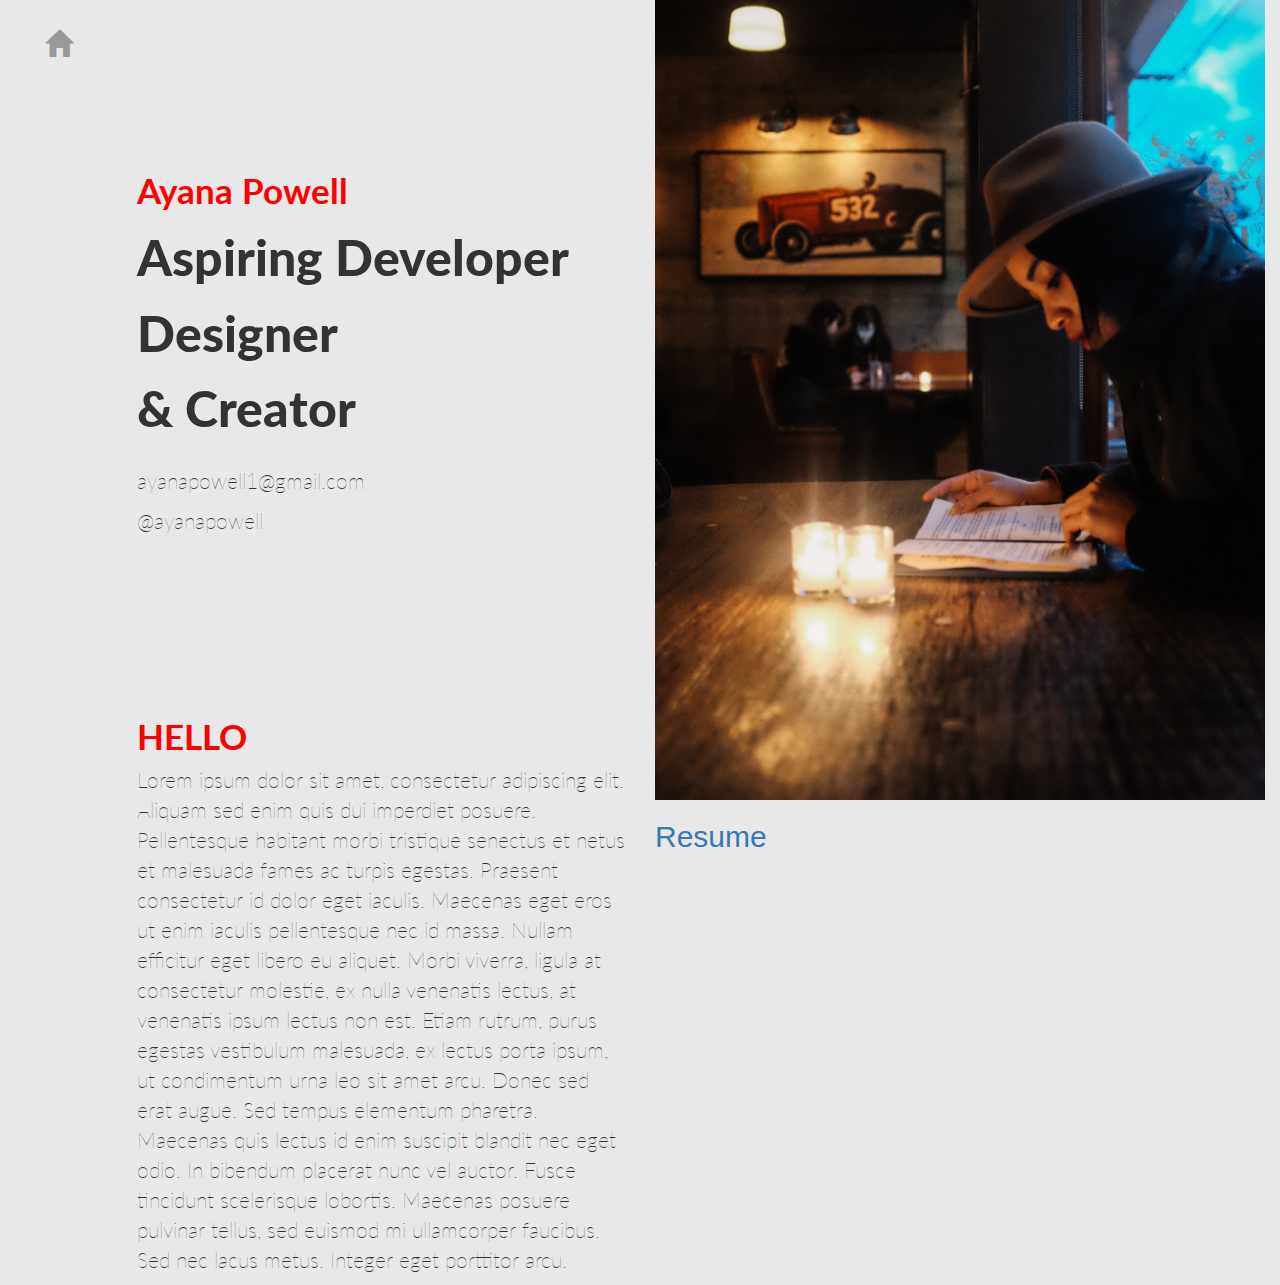
==== profile.html @ 38be429c "added a 'about me' page that will link to 'job history/background page' added some col classes from " ====
<!DOCTYPE html>
<html lang="en" class="no-js wf-adobegaramondpro-i4-active wf-adobegaramondpro-n4-active wf-active">
<head>
	<meta http-equiv="Content-Type" content="text/html; charset=UTF-8">
	<!--"width=device-width" Makes the width of the browsers viewport the width of the devices screen-->
	<meta name="viewport" content="width=device-width, initial-scale=1">
	<title>Ayana Powell</title>
	<!--stylesheet-->
		<link rel="stylesheet" href="https://maxcdn.bootstrapcdn.com/bootstrap/3.3.7/css/bootstrap.min.css" integrity="sha384-BVYiiSIFeK1dGmJRAkycuHAHRg32OmUcww7on3RYdg4Va+PmSTsz/K68vbdEjh4u" crossorigin="anonymous">
		<link rel="stylesheet" type="text/css" href="css/profile.css" media="all">
		<link rel="stylesheet" href="https://code.ionicframework.com/ionicons/1.5.2/css/ionicons.min.css">
		<link rel="stylesheet" href="https://cdnjs.cloudflare.com/ajax/libs/font-awesome/4.4.0/css/font-awesome.min.css">
	<!--Fonts-->
		<link href='https://fonts.googleapis.com/css?family=Lato:400,100italic,300,700,900' rel='stylesheet' type='text/css'>		<link href='https://fonts.googleapis.com/css?family=Merriweather:900' rel='stylesheet' type='text/css'>
	 	<link href='https://fonts.googleapis.com/css?family=Lora:400italic,400' rel='stylesheet' type='text/css'>
	 	<link href='https://fonts.googleapis.com/css?family=Playfair+Display:400,400italic,700' rel='stylesheet' type='text/css'>
	 	<link href='https://fonts.googleapis.com/css?family=Slabo+27px' rel='stylesheet' type='text/css'>
	</head>
	<body>
		<div class="wrapper">
			<section class="container col-sm-6">
				<a href="index.html"><span class="glyphicon glyphicon-home"></span></a>
				<a href="index.html"><h1 class="title">Ayana Powell</h1></a>
				<h2 class="title">Aspiring Developer</h2>
				<h2 class="title">Designer</h2>
				<h2 class="title">&amp; Creator</h2>
				<p class="contact_info email">ayanapowell1@gmail.com</p>
				<p class="contact_info">@ayanapowell</p>
			</section>	
			<section class="container col-sm-6 pull-right">
				<img src="img/ayana.jpg" alt="ayana">
			</section>
			<section class="col-sm-6">
				<h1 class="title">HELLO</h1>
				<p class="about__Me">Lorem ipsum dolor sit amet, consectetur adipiscing elit. Aliquam sed enim quis dui imperdiet posuere. Pellentesque habitant morbi tristique senectus et netus et malesuada fames ac turpis egestas. Praesent consectetur id dolor eget iaculis. Maecenas eget eros ut enim iaculis pellentesque nec id massa. Nullam efficitur eget libero eu aliquet. Morbi viverra, ligula at consectetur molestie, ex nulla venenatis lectus, at venenatis ipsum lectus non est. Etiam rutrum, purus egestas vestibulum malesuada, ex lectus porta ipsum, ut condimentum urna leo sit amet arcu. Donec sed erat augue. Sed tempus elementum pharetra. Maecenas quis lectus id enim suscipit blandit nec eget odio. In bibendum placerat nunc vel auctor. Fusce tincidunt scelerisque lobortis. Maecenas posuere pulvinar tellus, sed euismod mi ullamcorper faucibus. Sed nec lacus metus. Integer eget porttitor arcu.</p>
			</section>
			<section class="col-sm-6 pull-right">
				<a href="background.html"><h2 class="link_background">Resume</h2></a>
			</section>
		</div>
	</body>
</html>
---- css/profile.css ----
html {
  box-sizing: border-box;
}

* {
	padding: 0;
	margin: 0;
}

img {
	width: 100%;
	/* We want the width to be 100% of the element its inside */
	margin: 0 auto;
	/*We set margin 0 auto on it, to always center it*/
	object-fit: cover;

	
}

body {
  width: 100%; 
  left: 0;
  font-size: 62.5;
  background-color: #E8E8E8;
}

a {
	text-decoration: none;
}


.wrapper,
.wrapper img {
	height: 800px;
}

section {
	width: 50%;
}

.glyphicon-home {
	position: absolute;
	margin: 25px;
	font-size: 27px;
	color: #999999;
	padding: 5px;
}

.glyphicon-home:hover {
	border: solid 0.5px #f2f2f2;
	background-color: #f2f2f2;
}

.title {
	font-family: 'Lato','sans-serif';
	font-weight: 900;
	margin-left: 20%;

}

h1.title {
	margin-top: 28%;
	font-size: 2.5em;
	font-weight: 700;
	color: #ff0000;
}

h2.title {
	font-size: 3.6em;
}


p {
	font-family: 'Lato', 'sans-serif';
	font-size: 1.5em;
	font-weight: 100;
	margin-left: 20%;
}


.email {
	margin-top: 5%;
}
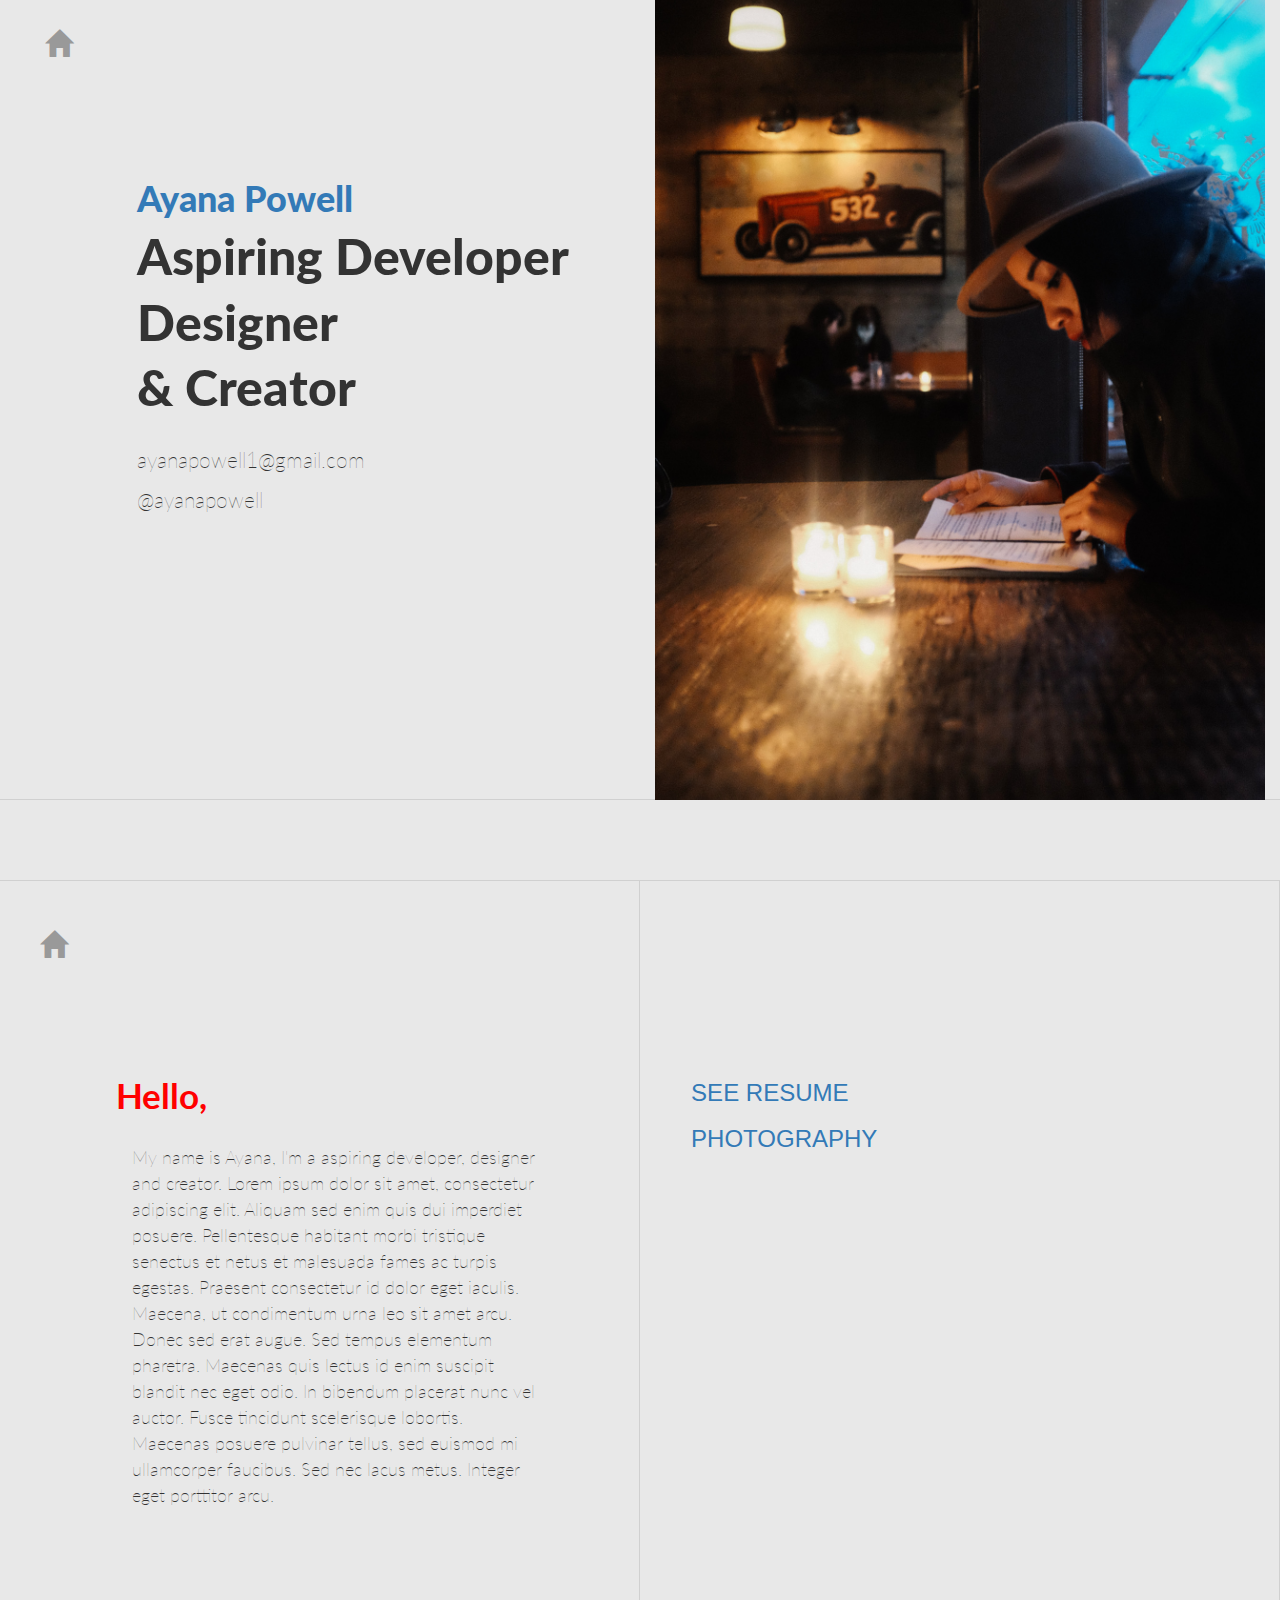
==== commit e2fb50f1: "added an about me with loren ipsum. also added links that will take users to my resume and my person" ====
--- a/profile.html
+++ b/profile.html
@@ -30,12 +30,20 @@
 			<section class="container col-sm-6 pull-right">
 				<img src="img/ayana.jpg" alt="ayana">
 			</section>
-			<section class="col-sm-6">
-				<h1 class="title">HELLO</h1>
-				<p class="about__Me">Lorem ipsum dolor sit amet, consectetur adipiscing elit. Aliquam sed enim quis dui imperdiet posuere. Pellentesque habitant morbi tristique senectus et netus et malesuada fames ac turpis egestas. Praesent consectetur id dolor eget iaculis. Maecenas eget eros ut enim iaculis pellentesque nec id massa. Nullam efficitur eget libero eu aliquet. Morbi viverra, ligula at consectetur molestie, ex nulla venenatis lectus, at venenatis ipsum lectus non est. Etiam rutrum, purus egestas vestibulum malesuada, ex lectus porta ipsum, ut condimentum urna leo sit amet arcu. Donec sed erat augue. Sed tempus elementum pharetra. Maecenas quis lectus id enim suscipit blandit nec eget odio. In bibendum placerat nunc vel auctor. Fusce tincidunt scelerisque lobortis. Maecenas posuere pulvinar tellus, sed euismod mi ullamcorper faucibus. Sed nec lacus metus. Integer eget porttitor arcu.</p>
+		</div>
+		<div class="wrapper">
+			<section class="section_1">
+				<a href="index.html"><span class="glyphicon glyphicon-home"></span></a>
+				<div class="about_me">
+					<h1>Hello,</h1>
+					<p>My name is Ayana, I'm a aspiring developer, designer and creator. Lorem ipsum dolor sit amet, consectetur adipiscing elit. Aliquam sed enim quis dui imperdiet posuere. Pellentesque habitant morbi tristique senectus et netus et malesuada fames ac turpis egestas. Praesent consectetur id dolor eget iaculis. Maecena, ut condimentum urna leo sit amet arcu. Donec sed erat augue. Sed tempus elementum pharetra. Maecenas quis lectus id enim suscipit blandit nec eget odio. In bibendum placerat nunc vel auctor. Fusce tincidunt scelerisque lobortis. Maecenas posuere pulvinar tellus, sed euismod mi ullamcorper faucibus. Sed nec lacus metus. Integer eget porttitor arcu.</p>
+				</div>
 			</section>
-			<section class="col-sm-6 pull-right">
-				<a href="background.html"><h2 class="link_background">Resume</h2></a>
+			<section class="section_2">
+				<div class="link_to">
+					<a href="resume.html"><h3>SEE RESUME</h3></a>
+					<a href="https://ayanapowell.github.io/appetite/"><h3>PHOTOGRAPHY</h3></a>
+				</div>
 			</section>
 		</div>
 	</body>
--- a/css/profile.css
+++ b/css/profile.css
@@ -29,17 +29,28 @@
 }
 
 
+p {
+	font-family: 'Lato', 'sans-serif';
+	font-size: 1.5em;
+	font-weight: 100;
+	margin-left: 20%;
+}
+
 .wrapper,
 .wrapper img {
 	height: 800px;
 }
 
+.wrapper {
+	margin-bottom: 80px;
+}
+
 section {
 	width: 50%;
+	height: 100%;
 }
 
 .glyphicon-home {
-	position: absolute;
 	margin: 25px;
 	font-size: 27px;
 	color: #999999;
@@ -51,35 +62,83 @@
 	background-color: #f2f2f2;
 }
 
+.email {
+	margin-top: 5%;
+}
+
+.container {
+	border-bottom: solid 1px #D0D0D0;
+}
+
+.container h1 {
+	margin-top: 15%;
+}
 .title {
 	font-family: 'Lato','sans-serif';
 	font-weight: 900;
 	margin-left: 20%;
+	margin-top: 0;
+}
+
+h2.title{
+	font-size: 3.6em;
+}
+
+/* ------ Section 2 with floats ---- */
+
+
+.section_1 .glyphicon-home {
+	margin-top: 35px;
+	padding: 15px;
+}
+
+.section_1{
+	width: 50%;
+	height: 100%;
+	float: left;
+	border-top: solid 1px #D0D0D0;
+	border-right: solid 1px #D0D0D0;
+	border-bottom: solid 1px #D0D0D0;
+	border-right: solid 1px #D0D0D0;
+}
+
+.section_2 {
+	width: 50%;
+	height: 100%;
+	float: right;
+	border-top: solid 1px #D0D0D0;
+	border-right: solid 1px #D0D0D0;
+	border-bottom: solid 1px #D0D0D0;
+	border-right: solid 1px #D0D0D0;
+}
+
+.about_me {
+	padding-top: 9%;
+	padding-right: 8%;
+	padding-left: 8%;
+}
+
+.about_me h1 {
+	font-family: 'Lato','sans-serif';
+	font-size: 2.5em;
+	font-weight: 700;
+	color: #ff0000;
+	margin-left: 12%;
+	margin-bottom: 30px;
+}
+
+.about_me p {
+	font-size: 1.3em;
+	margin-left: 15%;
+	padding-right: 50px;
+	float: right;
 
 }
 
-h1.title {
-	margin-top: 28%;
-	font-size: 2.5em;
-	font-weight: 700;
-	color: #ff0000;
-}
-
-h2.title {
-	font-size: 3.6em;
-}
-
-
-p {
-	font-family: 'Lato', 'sans-serif';
-	font-size: 1.5em;
-	font-weight: 100;
-	margin-left: 20%;
-}
-
-
-.email {
-	margin-top: 5%;
+.link_to {
+	padding-top: 28%;	
+	padding-left: 8%;
+	padding-right: 8%;
 }
 
 
@@ -88,3 +147,4 @@
 
 
 
+
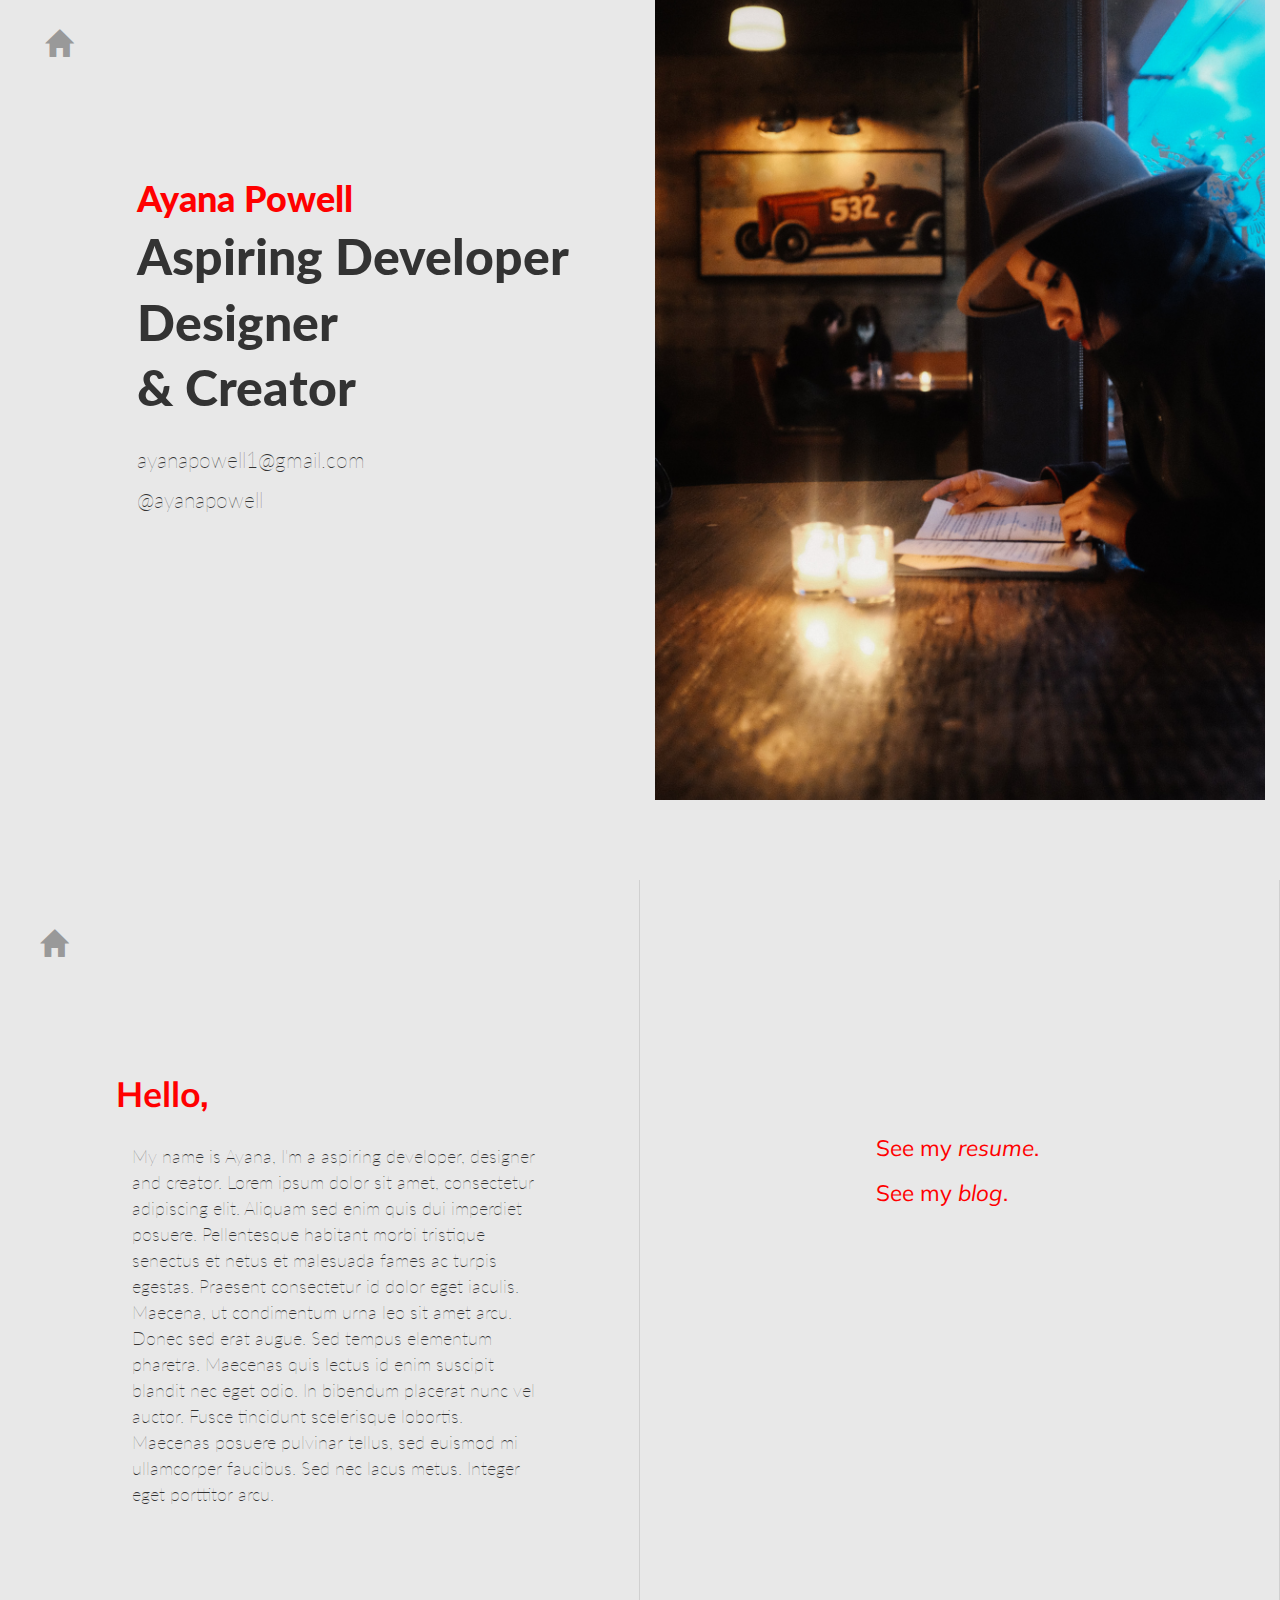
==== commit 1923ad5c: "changed the design of the index.html page to add links to my personal page and resume. final edits t" ====
--- a/profile.html
+++ b/profile.html
@@ -11,7 +11,7 @@
 		<link rel="stylesheet" href="https://code.ionicframework.com/ionicons/1.5.2/css/ionicons.min.css">
 		<link rel="stylesheet" href="https://cdnjs.cloudflare.com/ajax/libs/font-awesome/4.4.0/css/font-awesome.min.css">
 	<!--Fonts-->
-		<link href='https://fonts.googleapis.com/css?family=Lato:400,100italic,300,700,900' rel='stylesheet' type='text/css'>		<link href='https://fonts.googleapis.com/css?family=Merriweather:900' rel='stylesheet' type='text/css'>
+		<link href='https://fonts.googleapis.com/css?family=Muli:400,300italic,400italic' rel='stylesheet' type='text/css'>		<link href='https://fonts.googleapis.com/css?family=Lato:400,100italic,300,700,900' rel='stylesheet' type='text/css'>		<link href='https://fonts.googleapis.com/css?family=Merriweather:900' rel='stylesheet' type='text/css'>
 	 	<link href='https://fonts.googleapis.com/css?family=Lora:400italic,400' rel='stylesheet' type='text/css'>
 	 	<link href='https://fonts.googleapis.com/css?family=Playfair+Display:400,400italic,700' rel='stylesheet' type='text/css'>
 	 	<link href='https://fonts.googleapis.com/css?family=Slabo+27px' rel='stylesheet' type='text/css'>
@@ -41,8 +41,8 @@
 			</section>
 			<section class="section_2">
 				<div class="link_to">
-					<a href="resume.html"><h3>SEE RESUME</h3></a>
-					<a href="https://ayanapowell.github.io/appetite/"><h3>PHOTOGRAPHY</h3></a>
+					<h3>See my <a href="resume.html"><em>resume</em></a>.</h3>
+					<h3>See my <a href="https://ayanapowell.github.io/appetite/" target="_blank"><em>blog</em></a>.</h3>
 				</div>
 			</section>
 		</div>
--- a/css/profile.css
+++ b/css/profile.css
@@ -24,9 +24,11 @@
   background-color: #E8E8E8;
 }
 
-a {
+a,
+a:hover {
 	text-decoration: none;
 }
+
 
 
 p {
@@ -67,12 +69,13 @@
 }
 
 .container {
-	border-bottom: solid 1px #D0D0D0;
 }
 
 .container h1 {
 	margin-top: 15%;
+	color: #ff0000;
 }
+
 .title {
 	font-family: 'Lato','sans-serif';
 	font-weight: 900;
@@ -96,7 +99,6 @@
 	width: 50%;
 	height: 100%;
 	float: left;
-	border-top: solid 1px #D0D0D0;
 	border-right: solid 1px #D0D0D0;
 	border-bottom: solid 1px #D0D0D0;
 	border-right: solid 1px #D0D0D0;
@@ -106,7 +108,6 @@
 	width: 50%;
 	height: 100%;
 	float: right;
-	border-top: solid 1px #D0D0D0;
 	border-right: solid 1px #D0D0D0;
 	border-bottom: solid 1px #D0D0D0;
 	border-right: solid 1px #D0D0D0;
@@ -119,9 +120,9 @@
 }
 
 .about_me h1 {
-	font-family: 'Lato','sans-serif';
+	font-family: 'Muli', sans-serif;	
 	font-size: 2.5em;
-	font-weight: 700;
+	font-weight: bold;
 	color: #ff0000;
 	margin-left: 12%;
 	margin-bottom: 30px;
@@ -136,9 +137,23 @@
 }
 
 .link_to {
-	padding-top: 28%;	
-	padding-left: 8%;
-	padding-right: 8%;
+	padding: 37%;
+}
+
+.link_to h3 {
+	font-family: 'Muli', sans-serif;
+	font-size: 1.6em;
+	font-weight: 400;
+	color: #ff0000;
+}
+
+.link_to a {
+	color: #ff0000;
+}
+
+.link_to a:hover {
+	color: #990000;
+	text-decoration:none;
 }
 
 
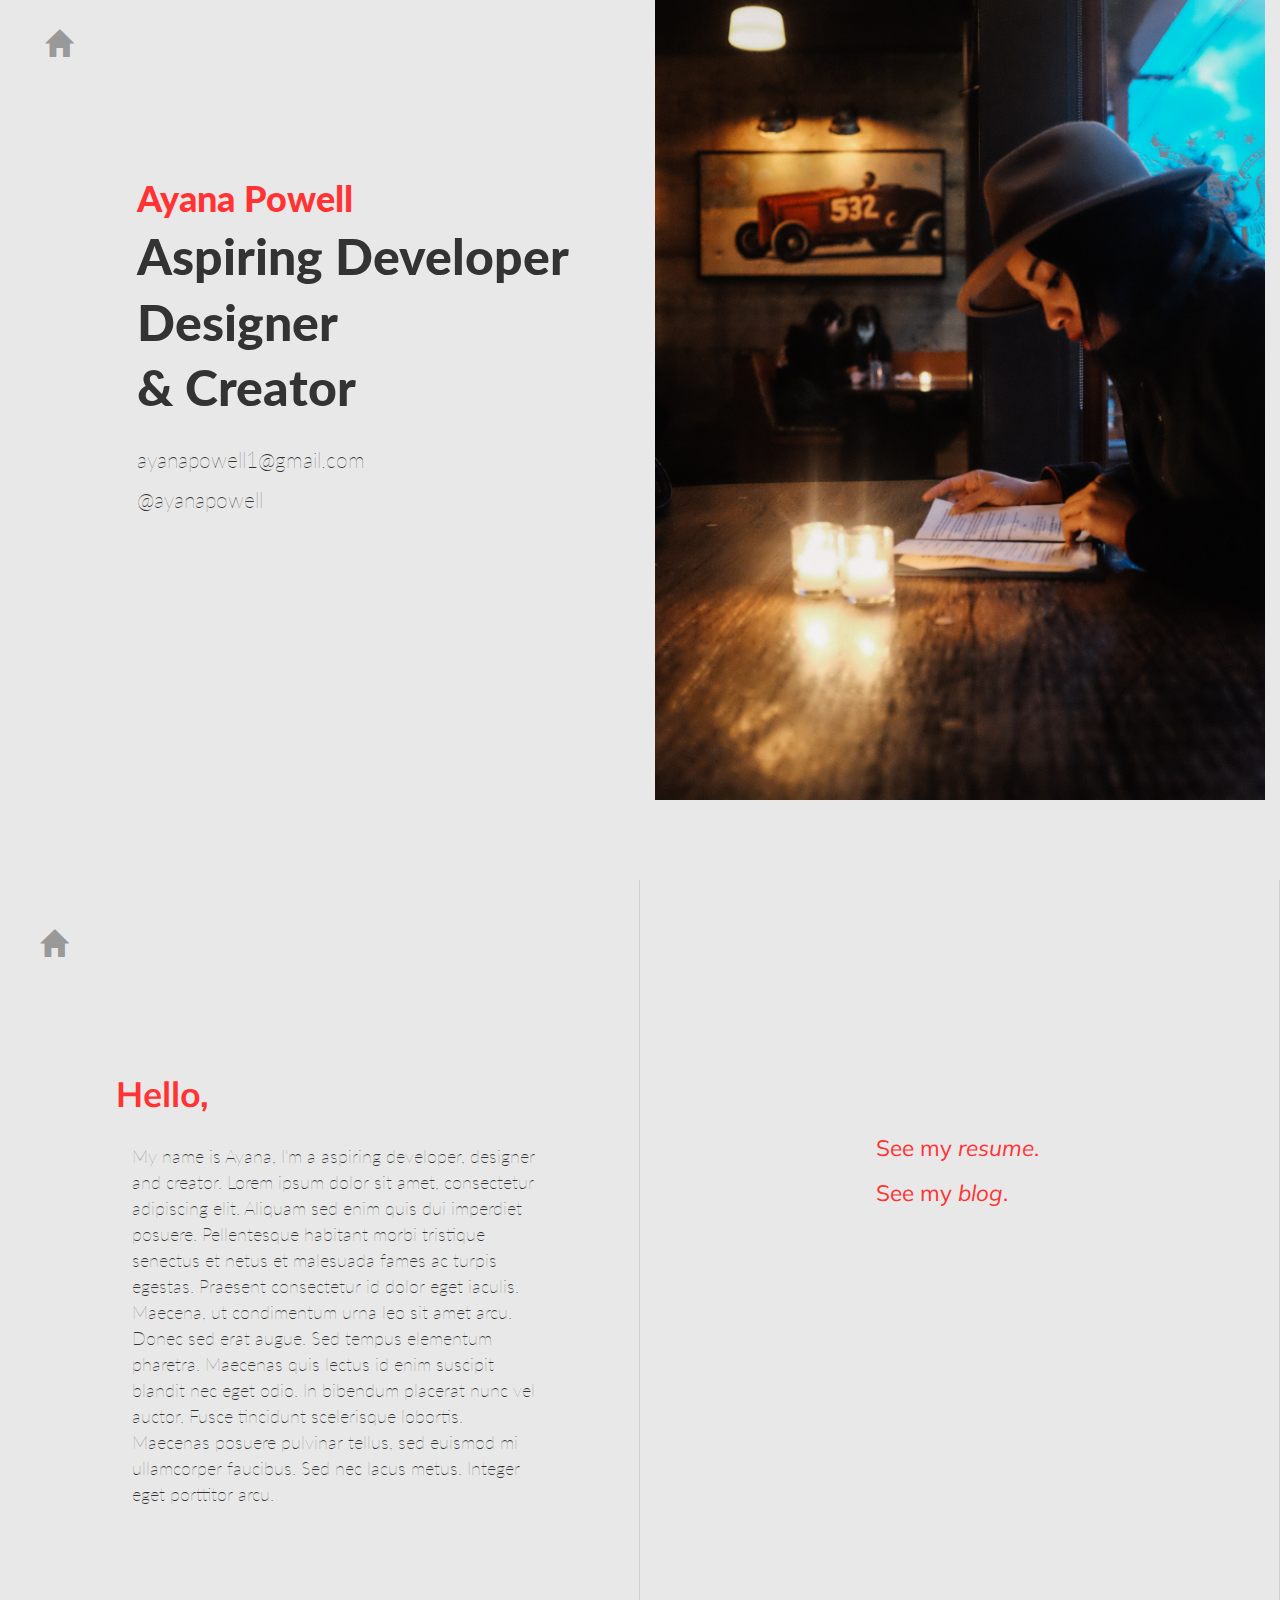
==== commit b0f2ef63: "editing indents and spacing" ====
--- a/profile.html
+++ b/profile.html
@@ -42,7 +42,7 @@
 			<section class="section_2">
 				<div class="link_to">
 					<h3>See my <a href="resume.html"><em>resume</em></a>.</h3>
-					<h3>See my <a href="https://ayanapowell.github.io/appetite/" target="_blank"><em>blog</em></a>.</h3>
+					<h3>See my <a href="https://github.com/ayanapowell" target="_blank"><em>blog</em></a>.</h3>
 				</div>
 			</section>
 		</div>
--- a/css/profile.css
+++ b/css/profile.css
@@ -73,7 +73,7 @@
 
 .container h1 {
 	margin-top: 15%;
-	color: #ff0000;
+	color: #ff3333;
 }
 
 .title {
@@ -123,7 +123,7 @@
 	font-family: 'Muli', sans-serif;	
 	font-size: 2.5em;
 	font-weight: bold;
-	color: #ff0000;
+	color: #ff3333;
 	margin-left: 12%;
 	margin-bottom: 30px;
 }
@@ -144,11 +144,11 @@
 	font-family: 'Muli', sans-serif;
 	font-size: 1.6em;
 	font-weight: 400;
-	color: #ff0000;
+	color: #ff3333;
 }
 
 .link_to a {
-	color: #ff0000;
+	color: #ff3333;
 }
 
 .link_to a:hover {
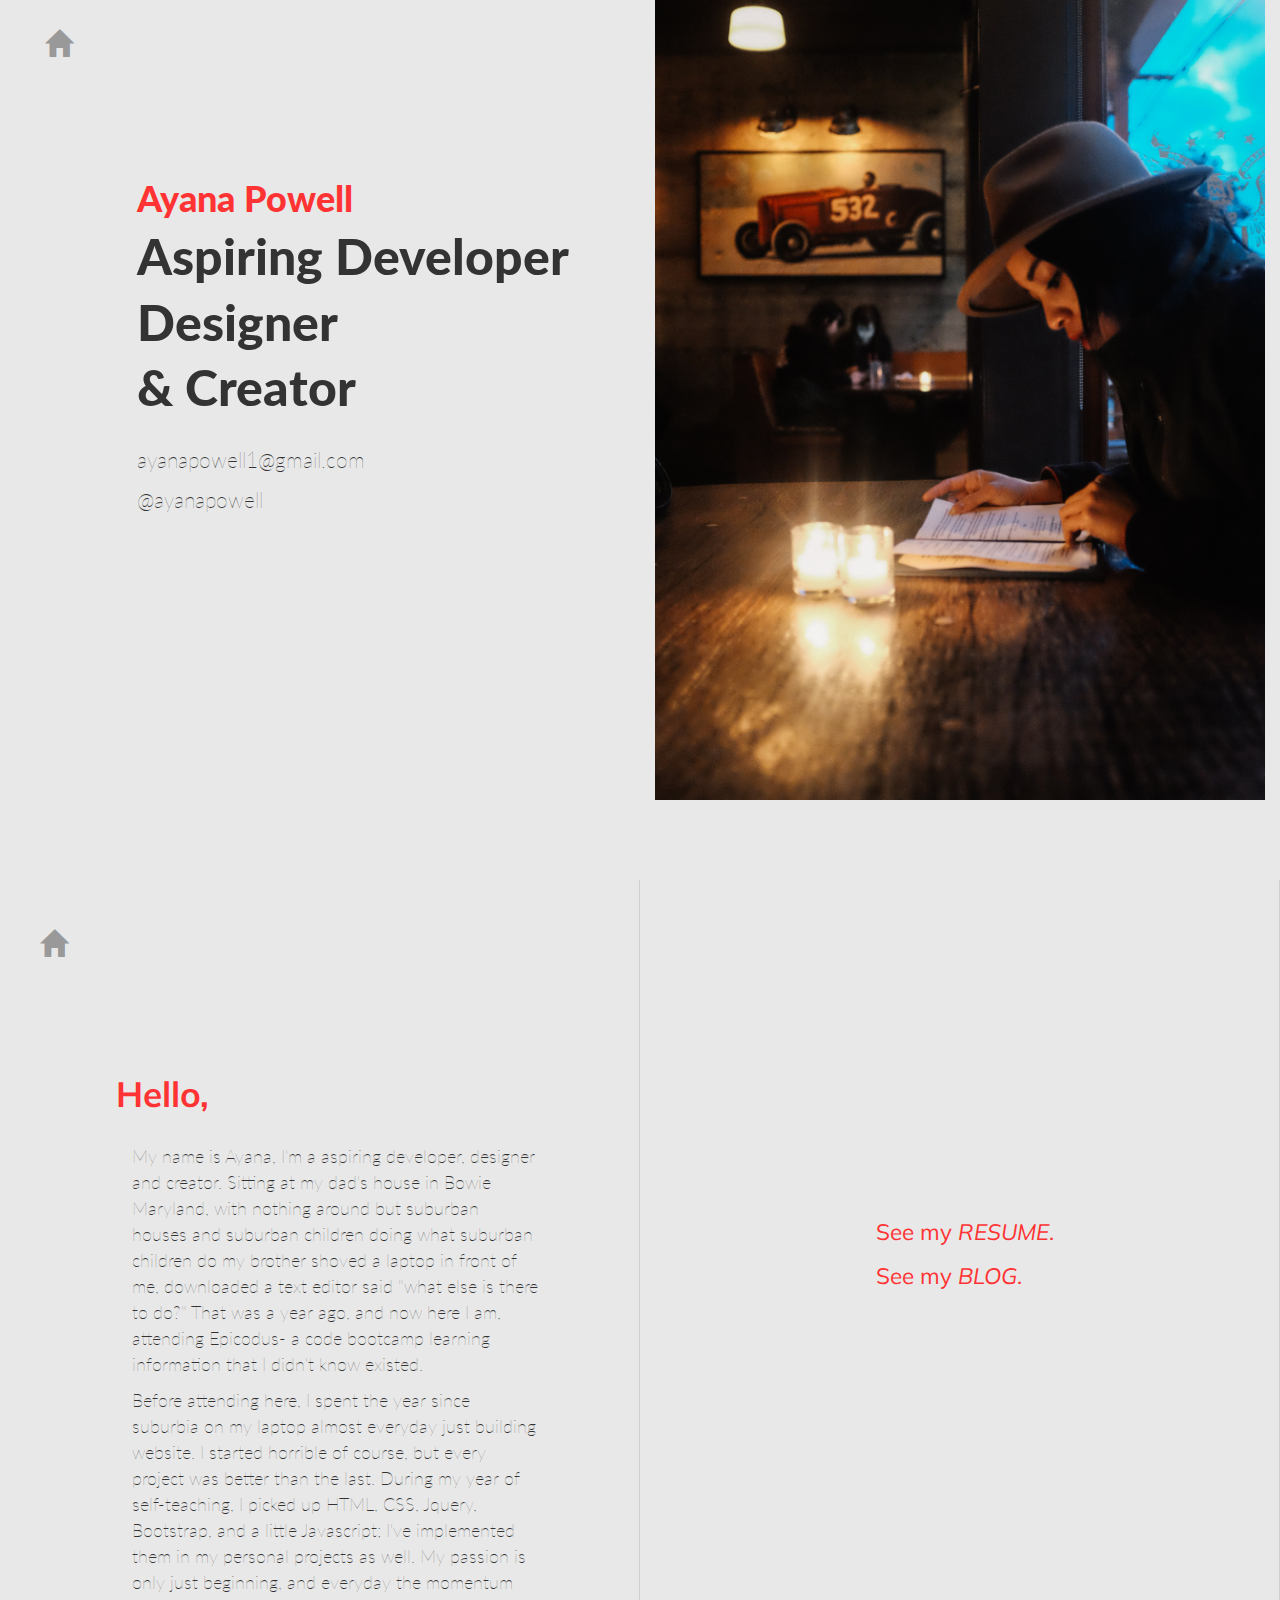
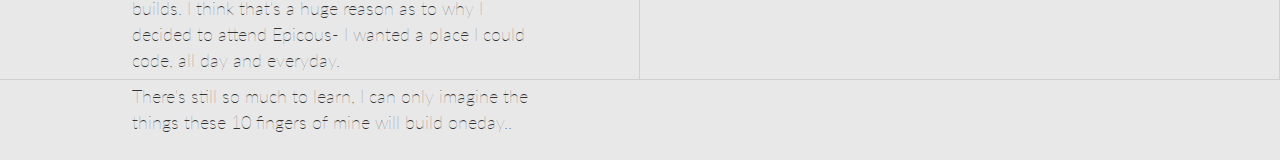
==== commit b4ba9a3b: "final touch ups" ====
--- a/profile.html
+++ b/profile.html
@@ -6,15 +6,13 @@
 	<meta name="viewport" content="width=device-width, initial-scale=1">
 	<title>Ayana Powell</title>
 	<!--stylesheet-->
-		<link rel="stylesheet" href="https://maxcdn.bootstrapcdn.com/bootstrap/3.3.7/css/bootstrap.min.css" integrity="sha384-BVYiiSIFeK1dGmJRAkycuHAHRg32OmUcww7on3RYdg4Va+PmSTsz/K68vbdEjh4u" crossorigin="anonymous">
-		<link rel="stylesheet" type="text/css" href="css/profile.css" media="all">
-		<link rel="stylesheet" href="https://code.ionicframework.com/ionicons/1.5.2/css/ionicons.min.css">
-		<link rel="stylesheet" href="https://cdnjs.cloudflare.com/ajax/libs/font-awesome/4.4.0/css/font-awesome.min.css">
-	<!--Fonts-->
-		<link href='https://fonts.googleapis.com/css?family=Muli:400,300italic,400italic' rel='stylesheet' type='text/css'>		<link href='https://fonts.googleapis.com/css?family=Lato:400,100italic,300,700,900' rel='stylesheet' type='text/css'>		<link href='https://fonts.googleapis.com/css?family=Merriweather:900' rel='stylesheet' type='text/css'>
-	 	<link href='https://fonts.googleapis.com/css?family=Lora:400italic,400' rel='stylesheet' type='text/css'>
-	 	<link href='https://fonts.googleapis.com/css?family=Playfair+Display:400,400italic,700' rel='stylesheet' type='text/css'>
-	 	<link href='https://fonts.googleapis.com/css?family=Slabo+27px' rel='stylesheet' type='text/css'>
+	<link rel="stylesheet" href="https://maxcdn.bootstrapcdn.com/bootstrap/3.3.7/css/bootstrap.min.css" integrity="sha384-BVYiiSIFeK1dGmJRAkycuHAHRg32OmUcww7on3RYdg4Va+PmSTsz/K68vbdEjh4u" crossorigin="anonymous">
+	<link rel="stylesheet" type="text/css" href="css/profile.css" media="all">
+	<link rel="stylesheet" href="https://code.ionicframework.com/ionicons/1.5.2/css/ionicons.min.css">
+	<link rel="stylesheet" href="https://cdnjs.cloudflare.com/ajax/libs/font-awesome/4.4.0/css/font-awesome.min.css">
+<!--Fonts-->
+	<link href='https://fonts.googleapis.com/css?family=Muli:400,300italic,400italic' rel='stylesheet' type='text/css'>		
+	<link href='https://fonts.googleapis.com/css?family=Lato:400,100italic,300,700,900' rel='stylesheet' type='text/css'>	 	
 	</head>
 	<body>
 		<div class="wrapper">
@@ -36,13 +34,15 @@
 				<a href="index.html"><span class="glyphicon glyphicon-home"></span></a>
 				<div class="about_me">
 					<h1>Hello,</h1>
-					<p>My name is Ayana, I'm a aspiring developer, designer and creator. Lorem ipsum dolor sit amet, consectetur adipiscing elit. Aliquam sed enim quis dui imperdiet posuere. Pellentesque habitant morbi tristique senectus et netus et malesuada fames ac turpis egestas. Praesent consectetur id dolor eget iaculis. Maecena, ut condimentum urna leo sit amet arcu. Donec sed erat augue. Sed tempus elementum pharetra. Maecenas quis lectus id enim suscipit blandit nec eget odio. In bibendum placerat nunc vel auctor. Fusce tincidunt scelerisque lobortis. Maecenas posuere pulvinar tellus, sed euismod mi ullamcorper faucibus. Sed nec lacus metus. Integer eget porttitor arcu.</p>
+					<p>My name is Ayana, I'm a aspiring developer, designer and creator. Sitting at my dad's house in Bowie Maryland, with nothing around but suburban houses and suburban children doing what suburban children do my brother shoved a laptop in front of me, downloaded a text editor said "what else is there to do?" That was a year ago, and now here I am, attending Epicodus- a code bootcamp learning information that I didn't know existed.</p>
+					<p>Before attending here, I spent the year since suburbia on my laptop almost everyday just building website. I started horrible of course, but every project was better than the last. During my year of self-teaching, I picked up HTML, CSS, Jquery, Bootstrap, and a little Javascript; I've implemented them in my personal projects as well. My passion is only just beginning, and everyday the momentum builds. I think that's a huge reason as to why I decided to attend Epicous- I wanted a place I could code, all day and everyday.</p>
+					<p>There's still so much to learn, I can only imagine the things these 10 fingers of mine will build oneday..</p>
 				</div>
 			</section>
 			<section class="section_2">
 				<div class="link_to">
-					<h3>See my <a href="resume.html"><em>resume</em></a>.</h3>
-					<h3>See my <a href="https://github.com/ayanapowell" target="_blank"><em>blog</em></a>.</h3>
+					<h3>See my <a href="resume.html"><em>RESUME</em></a>.</h3>
+					<h3>See my <a href="https://github.com/ayanapowell" target="_blank"><em>BLOG</em></a>.</h3>
 				</div>
 			</section>
 		</div>
--- a/css/profile.css
+++ b/css/profile.css
@@ -13,8 +13,6 @@
 	margin: 0 auto;
 	/*We set margin 0 auto on it, to always center it*/
 	object-fit: cover;
-
-	
 }
 
 body {
@@ -28,8 +26,6 @@
 a:hover {
 	text-decoration: none;
 }
-
-
 
 p {
 	font-family: 'Lato', 'sans-serif';
@@ -68,9 +64,6 @@
 	margin-top: 5%;
 }
 
-.container {
-}
-
 .container h1 {
 	margin-top: 15%;
 	color: #ff3333;
@@ -83,19 +76,18 @@
 	margin-top: 0;
 }
 
-h2.title{
+h2.title {
 	font-size: 3.6em;
 }
 
 /* ------ Section 2 with floats ---- */
-
 
 .section_1 .glyphicon-home {
 	margin-top: 35px;
 	padding: 15px;
 }
 
-.section_1{
+.section_1 {
 	width: 50%;
 	height: 100%;
 	float: left;
@@ -133,11 +125,11 @@
 	margin-left: 15%;
 	padding-right: 50px;
 	float: right;
-
 }
 
 .link_to {
-	padding: 37%;
+	padding-top: 50%;
+	padding-left: 37%;
 }
 
 .link_to h3 {
@@ -153,7 +145,7 @@
 
 .link_to a:hover {
 	color: #990000;
-	text-decoration:none;
+	text-decoration: none;
 }
 
 
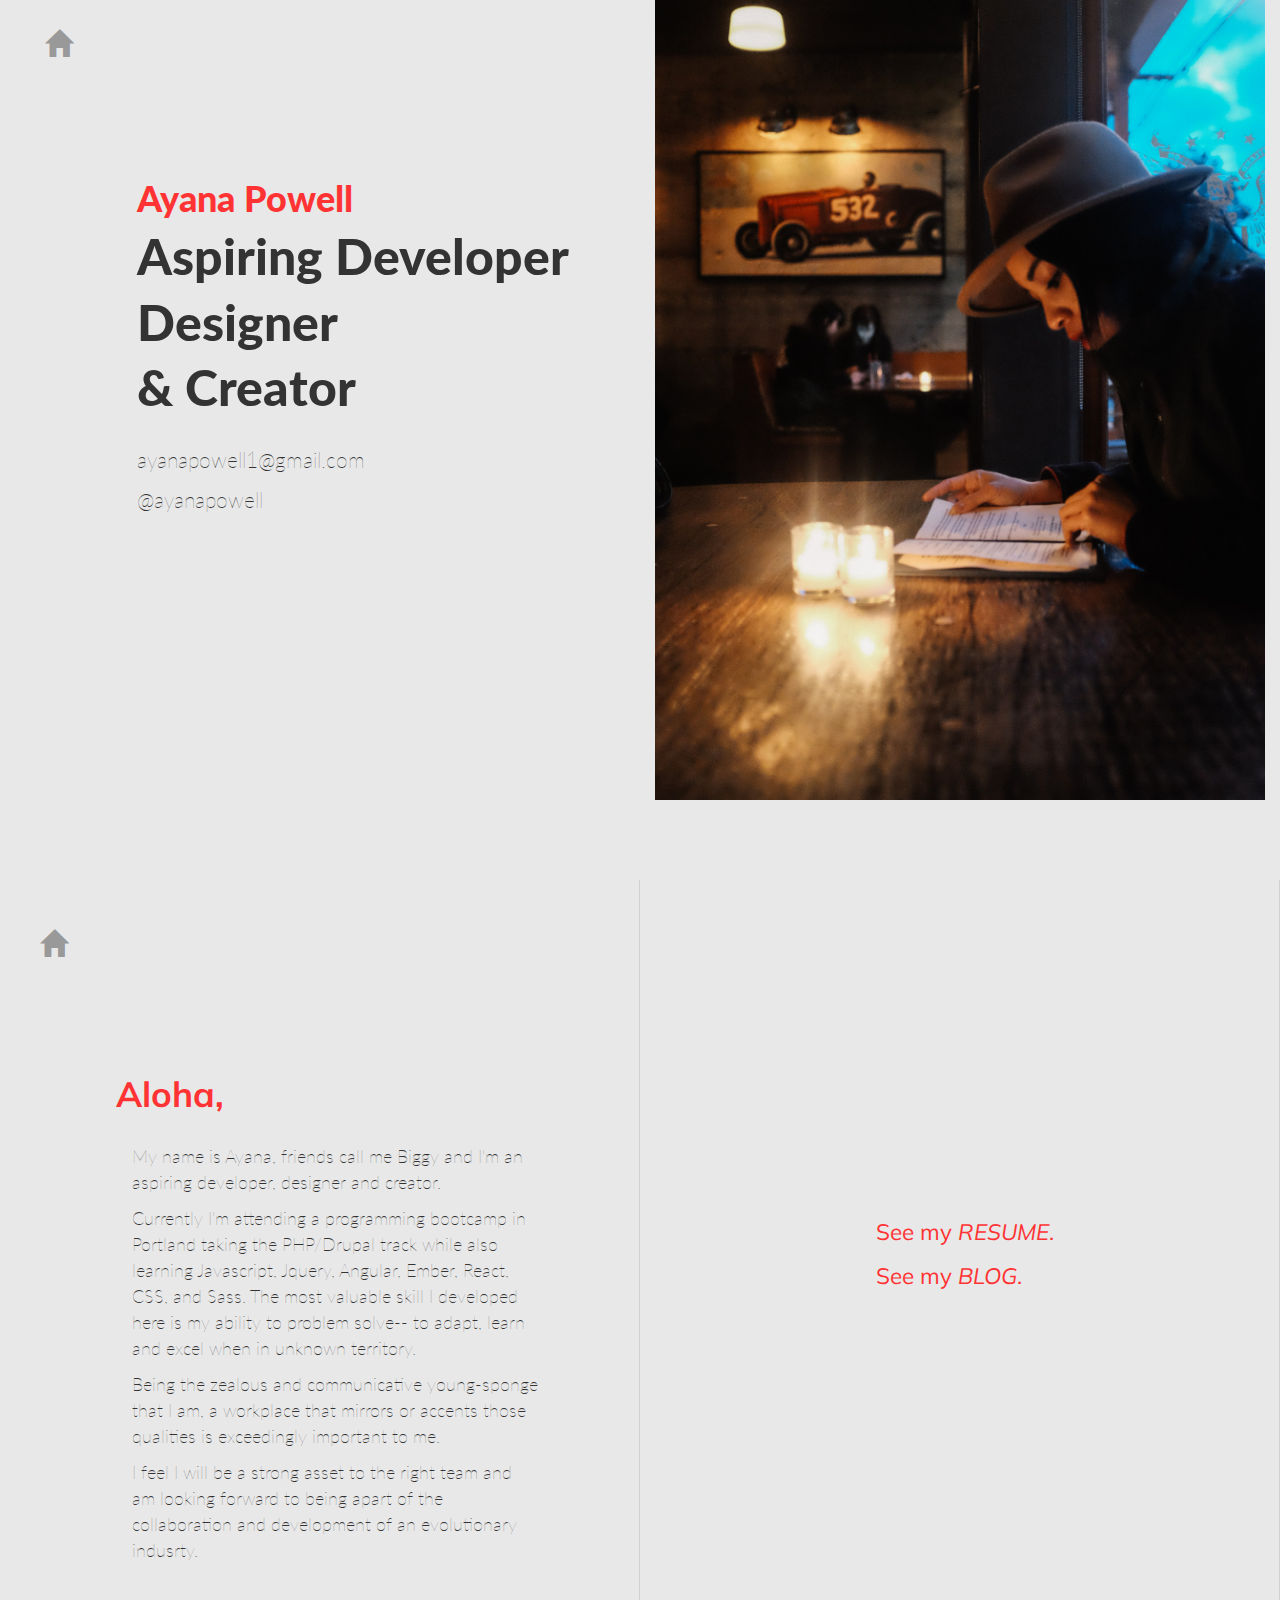
==== commit aab7e3e8: "implement media queries" ====
--- a/profile.html
+++ b/profile.html
@@ -33,16 +33,17 @@
 			<section class="section_1">
 				<a href="index.html"><span class="glyphicon glyphicon-home"></span></a>
 				<div class="about_me">
-					<h1>Hello,</h1>
-					<p>My name is Ayana, I'm a aspiring developer, designer and creator. Sitting at my dad's house in Bowie Maryland, with nothing around but suburban houses and suburban children doing what suburban children do my brother shoved a laptop in front of me, downloaded a text editor said "what else is there to do?" That was a year ago, and now here I am, attending Epicodus- a code bootcamp learning information that I didn't know existed.</p>
-					<p>Before attending here, I spent the year since suburbia on my laptop almost everyday just building website. I started horrible of course, but every project was better than the last. During my year of self-teaching, I picked up HTML, CSS, Jquery, Bootstrap, and a little Javascript; I've implemented them in my personal projects as well. My passion is only just beginning, and everyday the momentum builds. I think that's a huge reason as to why I decided to attend Epicous- I wanted a place I could code, all day and everyday.</p>
-					<p>There's still so much to learn, I can only imagine the things these 10 fingers of mine will build oneday..</p>
+					<h1>Aloha,</h1>
+					<p>My name is Ayana, friends call me Biggy and I'm an aspiring developer, designer and creator.</p>
+					<p>Currently I'm attending a programming bootcamp in Portland taking the PHP/Drupal track while also learning Javascript, Jquery, Angular, Ember, React, CSS, and Sass. The most valuable skill I developed here is my ability to problem solve-- to adapt, learn and excel when in unknown territory.</p>
+					<p>Being the zealous and communicative young-sponge that I am, a workplace that mirrors or accents those qualities is exceedingly important to me.</p>
+					<p>I feel I will be a strong asset to the right team and am looking forward to being apart of the collaboration and development of an evolutionary indusrty.</p>
 				</div>
 			</section>
 			<section class="section_2">
 				<div class="link_to">
 					<h3>See my <a href="resume.html"><em>RESUME</em></a>.</h3>
-					<h3>See my <a href="https://github.com/ayanapowell" target="_blank"><em>BLOG</em></a>.</h3>
+					<h3>See my <a href="https://ayanapowell.github.io/appetite/" target="_blank"><em>BLOG</em></a>.</h3>
 				</div>
 			</section>
 		</div>
